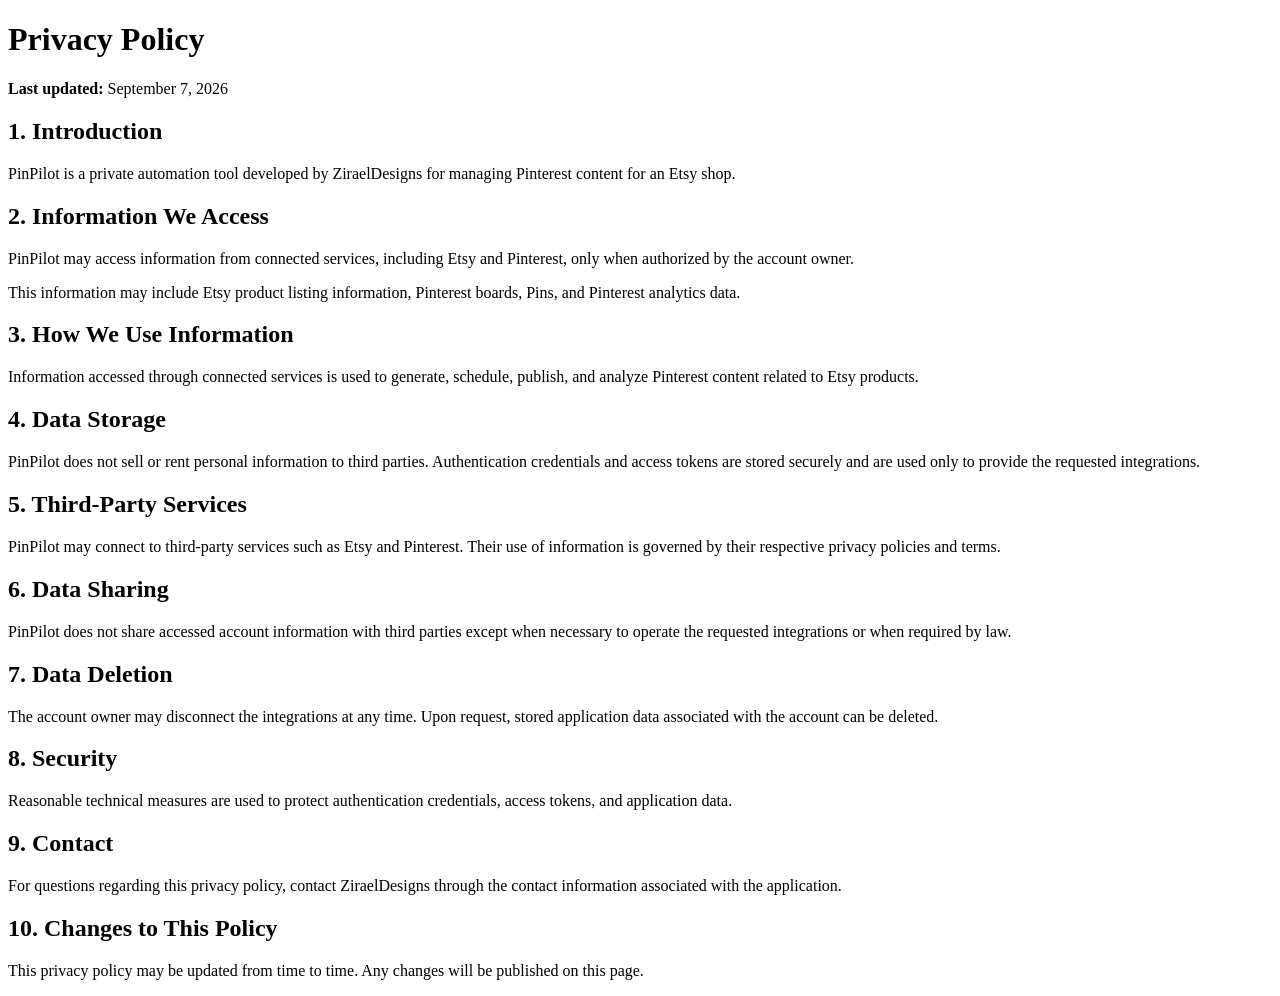
==== privacy-policy.html @ 5dba6918 "Create privacy-policy.html" ====
<!DOCTYPE html>
<html lang="en">
<head>
    <meta charset="UTF-8">
    <meta name="viewport" content="width=device-width, initial-scale=1.0">
    <title>PinPilot Privacy Policy</title>
</head>
<body>
    <h1>Privacy Policy</h1>

    <p><strong>Last updated:</strong> September 7, 2026</p>

    <h2>1. Introduction</h2>
    <p>
        PinPilot is a private automation tool developed by ZiraelDesigns
        for managing Pinterest content for an Etsy shop.
    </p>

    <h2>2. Information We Access</h2>
    <p>
        PinPilot may access information from connected services, including
        Etsy and Pinterest, only when authorized by the account owner.
    </p>

    <p>
        This information may include Etsy product listing information,
        Pinterest boards, Pins, and Pinterest analytics data.
    </p>

    <h2>3. How We Use Information</h2>
    <p>
        Information accessed through connected services is used to generate,
        schedule, publish, and analyze Pinterest content related to Etsy
        products.
    </p>

    <h2>4. Data Storage</h2>
    <p>
        PinPilot does not sell or rent personal information to third parties.
        Authentication credentials and access tokens are stored securely and
        are used only to provide the requested integrations.
    </p>

    <h2>5. Third-Party Services</h2>
    <p>
        PinPilot may connect to third-party services such as Etsy and Pinterest.
        Their use of information is governed by their respective privacy
        policies and terms.
    </p>

    <h2>6. Data Sharing</h2>
    <p>
        PinPilot does not share accessed account information with third parties
        except when necessary to operate the requested integrations or when
        required by law.
    </p>

    <h2>7. Data Deletion</h2>
    <p>
        The account owner may disconnect the integrations at any time.
        Upon request, stored application data associated with the account can
        be deleted.
    </p>

    <h2>8. Security</h2>
    <p>
        Reasonable technical measures are used to protect authentication
        credentials, access tokens, and application data.
    </p>

    <h2>9. Contact</h2>
    <p>
        For questions regarding this privacy policy, contact ZiraelDesigns
        through the contact information associated with the application.
    </p>

    <h2>10. Changes to This Policy</h2>
    <p>
        This privacy policy may be updated from time to time. Any changes will
        be published on this page.
    </p>
</body>
</html>
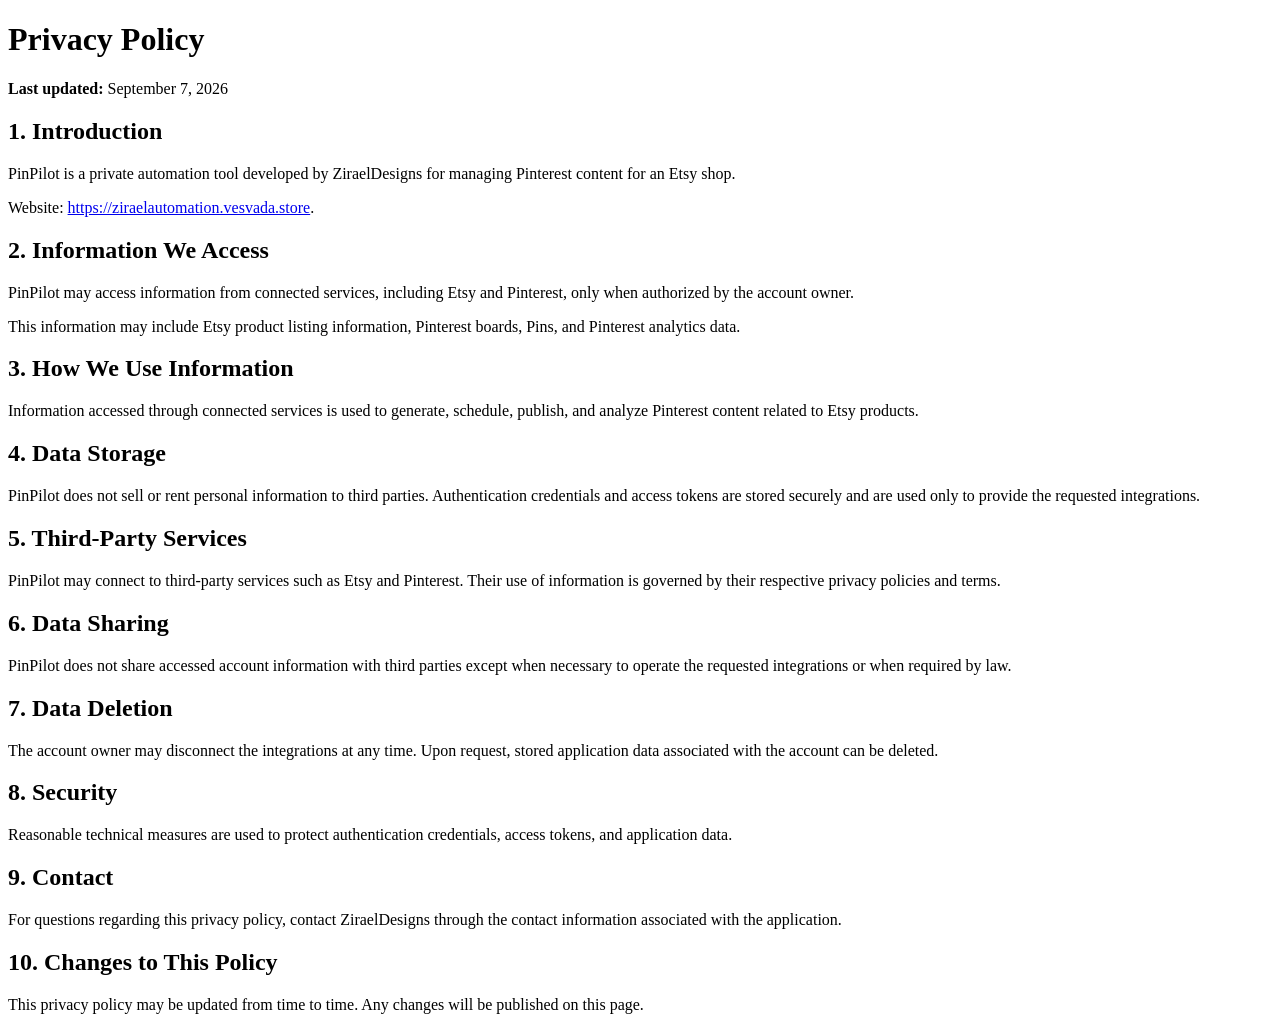
==== commit 90a22f52: "Serve privacy policy from production app" ====
--- a/privacy-policy.html
+++ b/privacy-policy.html
@@ -3,6 +3,7 @@
 <head>
     <meta charset="UTF-8">
     <meta name="viewport" content="width=device-width, initial-scale=1.0">
+    <link rel="canonical" href="https://ziraelautomation.vesvada.store/privacy-policy.html">
     <title>PinPilot Privacy Policy</title>
 </head>
 <body>
@@ -14,6 +15,9 @@
     <p>
         PinPilot is a private automation tool developed by ZiraelDesigns
         for managing Pinterest content for an Etsy shop.
+    </p>
+    <p>
+        Website: <a href="https://ziraelautomation.vesvada.store">https://ziraelautomation.vesvada.store</a>.
     </p>
 
     <h2>2. Information We Access</h2>
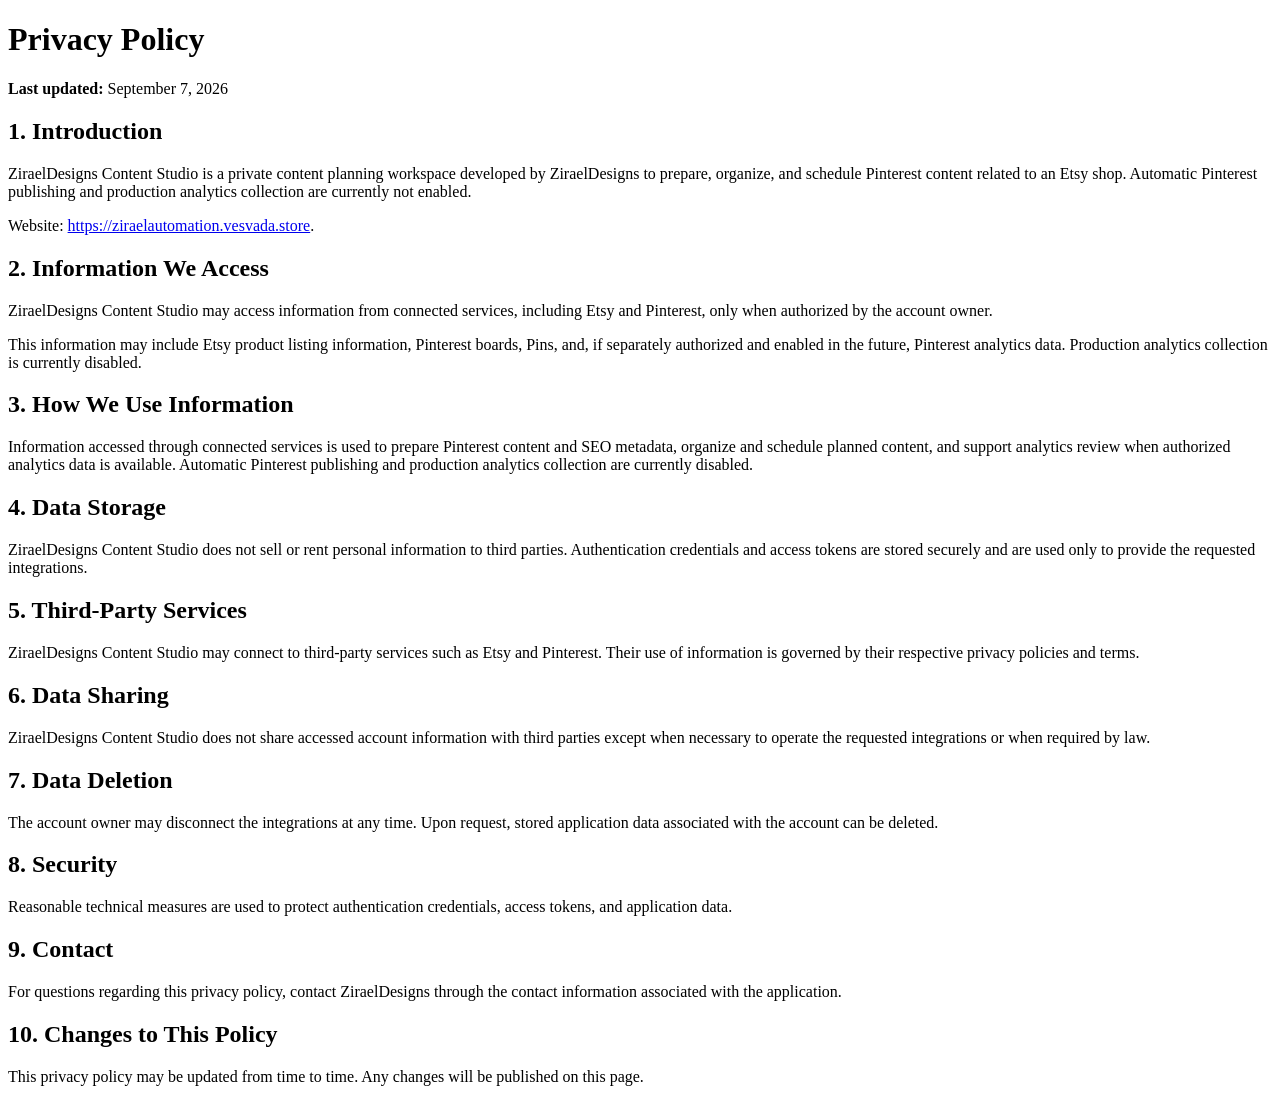
==== commit 1acb9256: "Update public branding to ZiraelDesigns Content Studio" ====
--- a/privacy-policy.html
+++ b/privacy-policy.html
@@ -4,7 +4,16 @@
     <meta charset="UTF-8">
     <meta name="viewport" content="width=device-width, initial-scale=1.0">
     <link rel="canonical" href="https://ziraelautomation.vesvada.store/privacy-policy.html">
-    <title>PinPilot Privacy Policy</title>
+    <meta name="description" content="Privacy Policy for ZiraelDesigns Content Studio, developed and operated by ZiraelDesigns.">
+    <meta property="og:type" content="website">
+    <meta property="og:site_name" content="ZiraelDesigns Content Studio">
+    <meta property="og:url" content="https://ziraelautomation.vesvada.store/privacy-policy.html">
+    <meta property="og:title" content="Privacy Policy | ZiraelDesigns Content Studio">
+    <meta property="og:description" content="Learn how ZiraelDesigns Content Studio handles information from connected services.">
+    <meta name="twitter:card" content="summary">
+    <meta name="twitter:title" content="Privacy Policy | ZiraelDesigns Content Studio">
+    <meta name="twitter:description" content="Learn how ZiraelDesigns Content Studio handles information from connected services.">
+    <title>Privacy Policy | ZiraelDesigns Content Studio</title>
 </head>
 <body>
     <h1>Privacy Policy</h1>
@@ -13,8 +22,10 @@
 
     <h2>1. Introduction</h2>
     <p>
-        PinPilot is a private automation tool developed by ZiraelDesigns
-        for managing Pinterest content for an Etsy shop.
+        ZiraelDesigns Content Studio is a private content planning workspace
+        developed by ZiraelDesigns to prepare, organize, and schedule Pinterest
+        content related to an Etsy shop. Automatic Pinterest publishing and
+        production analytics collection are currently not enabled.
     </p>
     <p>
         Website: <a href="https://ziraelautomation.vesvada.store">https://ziraelautomation.vesvada.store</a>.
@@ -22,39 +33,43 @@
 
     <h2>2. Information We Access</h2>
     <p>
-        PinPilot may access information from connected services, including
+        ZiraelDesigns Content Studio may access information from connected services, including
         Etsy and Pinterest, only when authorized by the account owner.
     </p>
 
     <p>
         This information may include Etsy product listing information,
-        Pinterest boards, Pins, and Pinterest analytics data.
+        Pinterest boards, Pins, and, if separately authorized and enabled in
+        the future, Pinterest analytics data. Production analytics collection
+        is currently disabled.
     </p>
 
     <h2>3. How We Use Information</h2>
     <p>
-        Information accessed through connected services is used to generate,
-        schedule, publish, and analyze Pinterest content related to Etsy
-        products.
+        Information accessed through connected services is used to prepare
+        Pinterest content and SEO metadata, organize and schedule planned
+        content, and support analytics review when authorized analytics data
+        is available. Automatic Pinterest publishing and production analytics
+        collection are currently disabled.
     </p>
 
     <h2>4. Data Storage</h2>
     <p>
-        PinPilot does not sell or rent personal information to third parties.
+        ZiraelDesigns Content Studio does not sell or rent personal information to third parties.
         Authentication credentials and access tokens are stored securely and
         are used only to provide the requested integrations.
     </p>
 
     <h2>5. Third-Party Services</h2>
     <p>
-        PinPilot may connect to third-party services such as Etsy and Pinterest.
+        ZiraelDesigns Content Studio may connect to third-party services such as Etsy and Pinterest.
         Their use of information is governed by their respective privacy
         policies and terms.
     </p>
 
     <h2>6. Data Sharing</h2>
     <p>
-        PinPilot does not share accessed account information with third parties
+        ZiraelDesigns Content Studio does not share accessed account information with third parties
         except when necessary to operate the requested integrations or when
         required by law.
     </p>
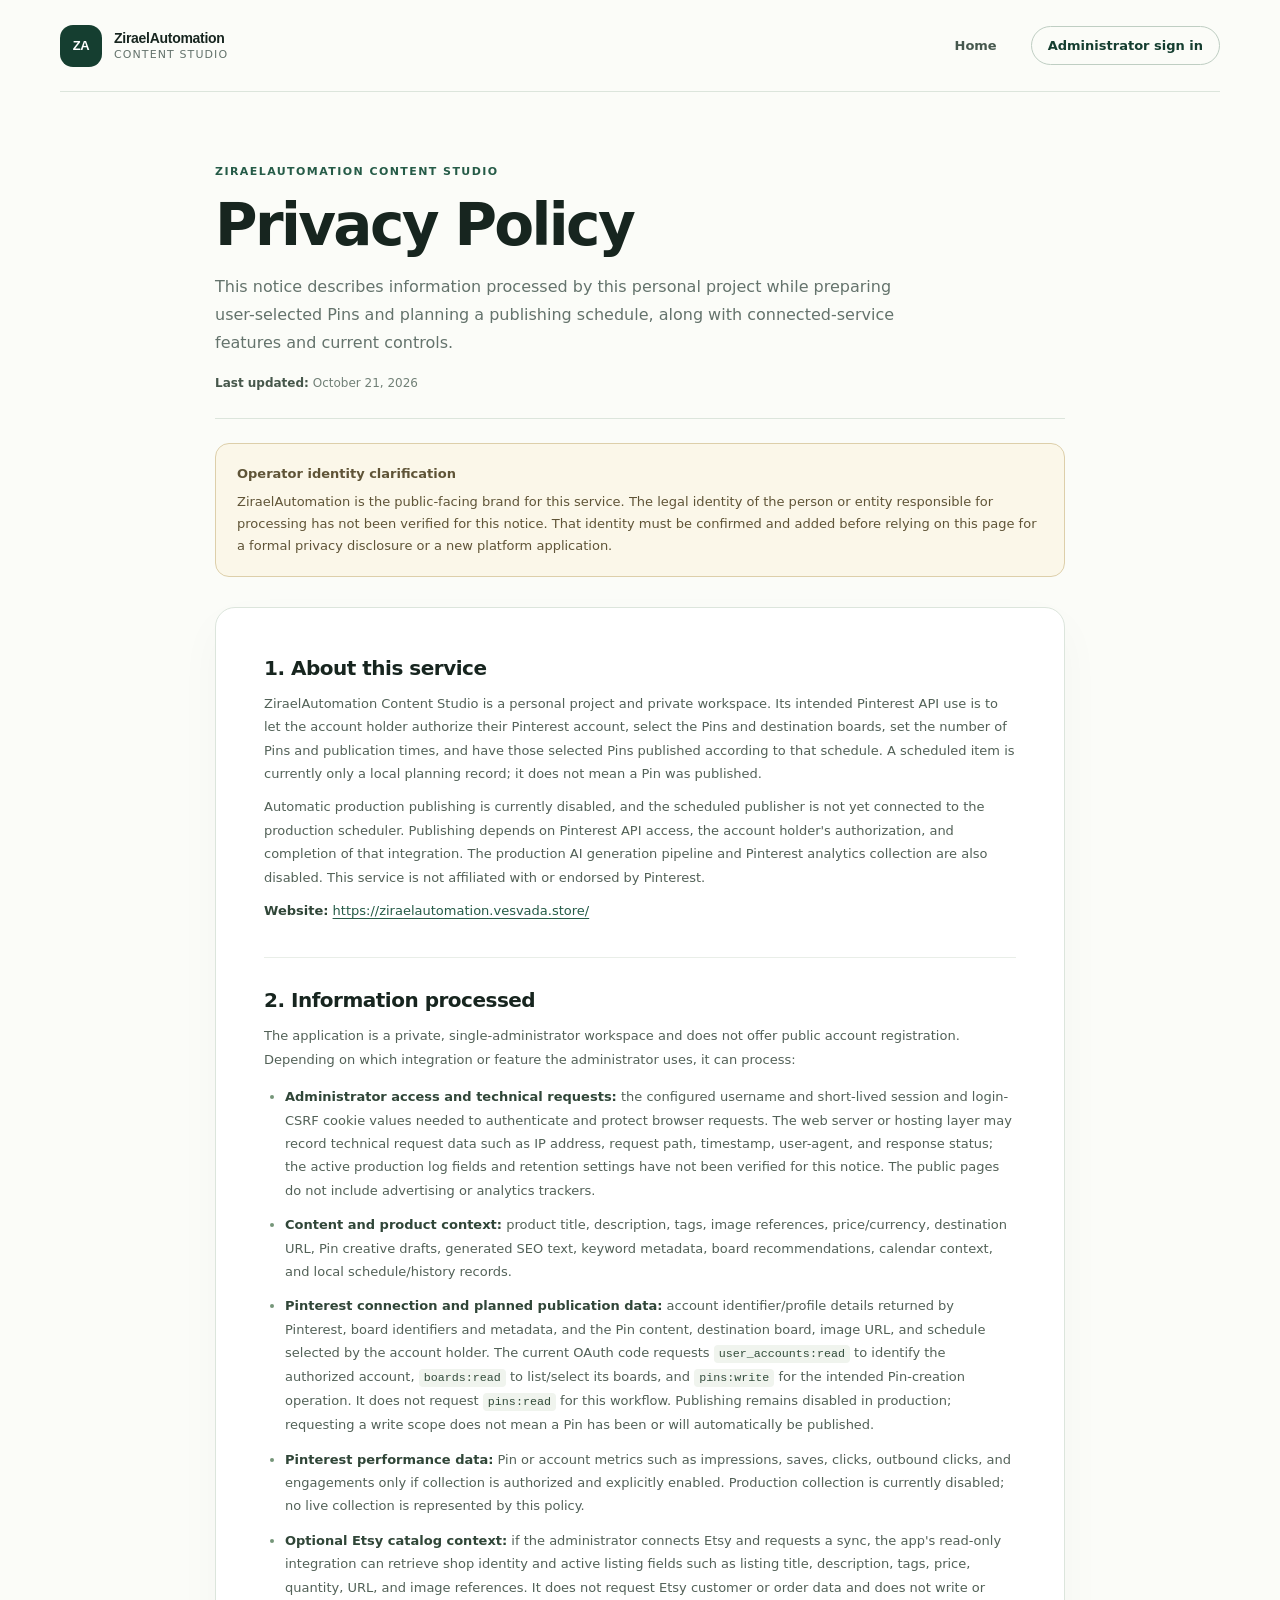
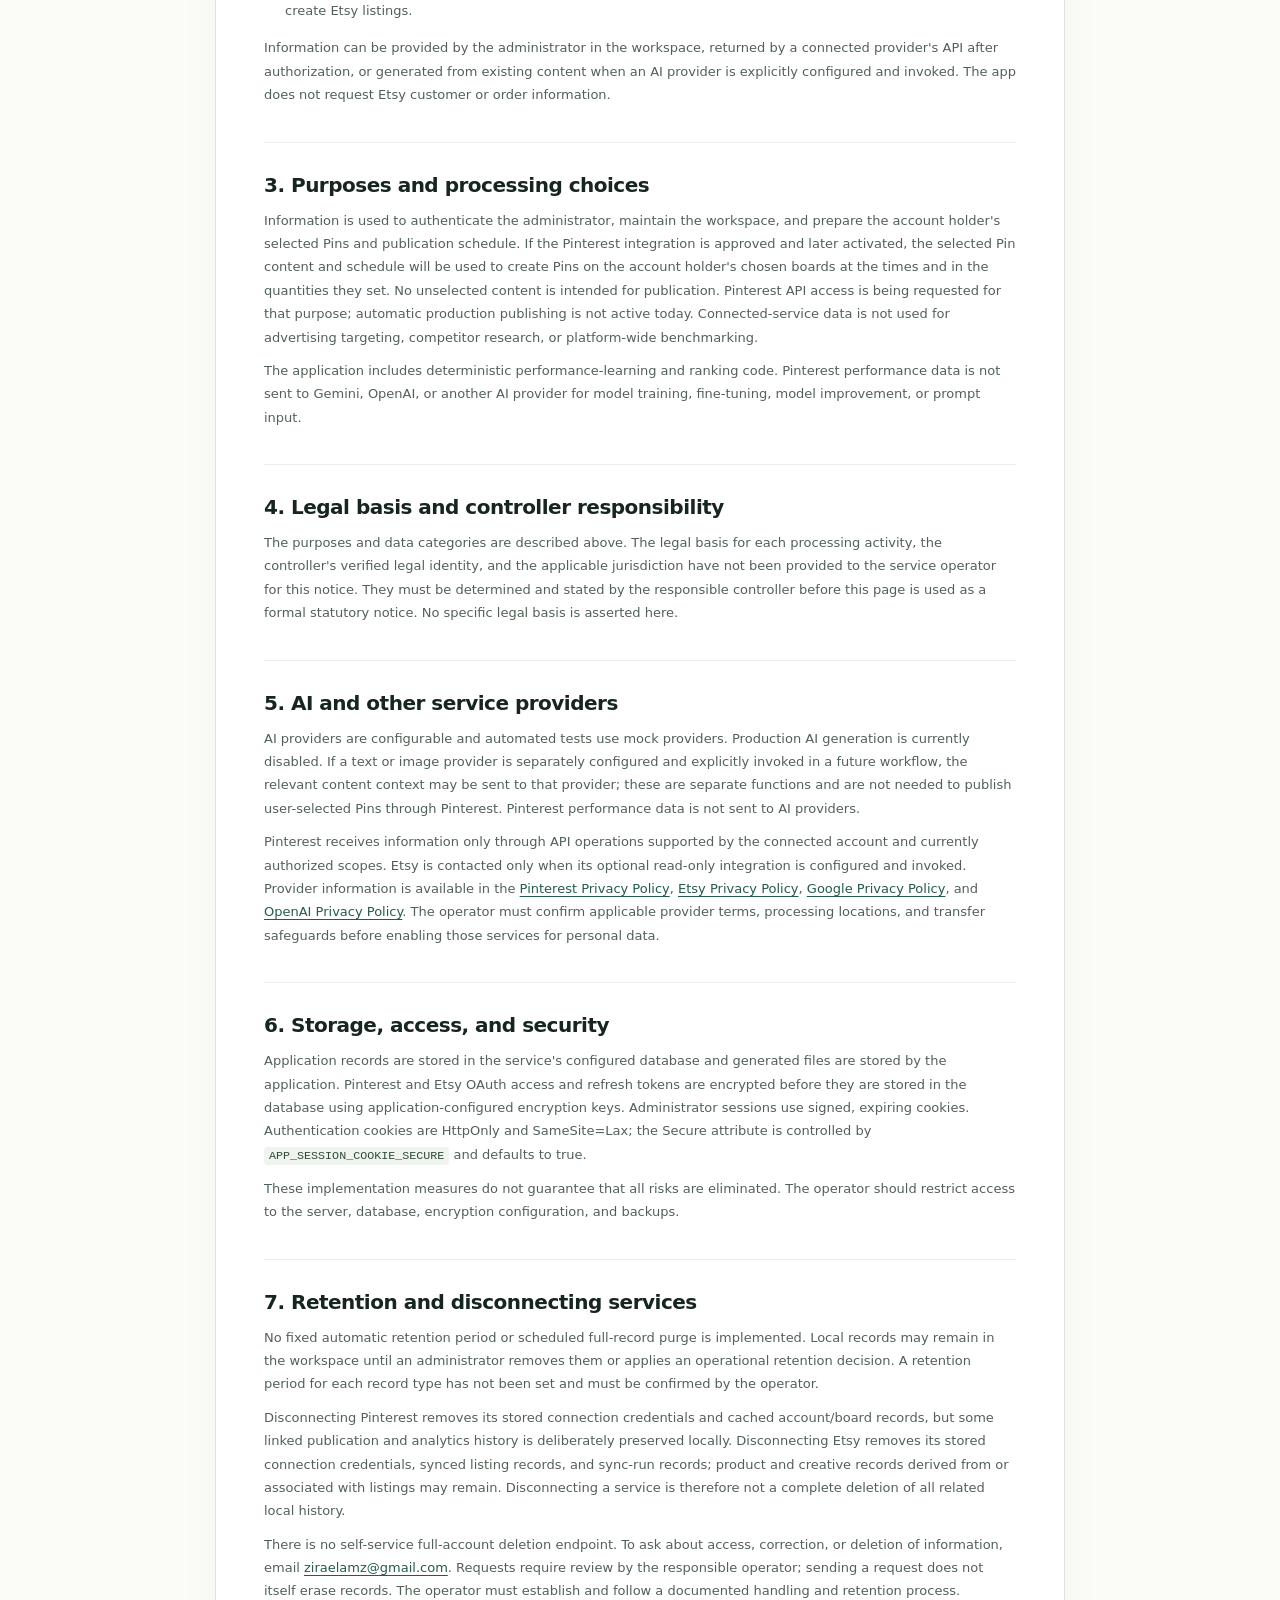
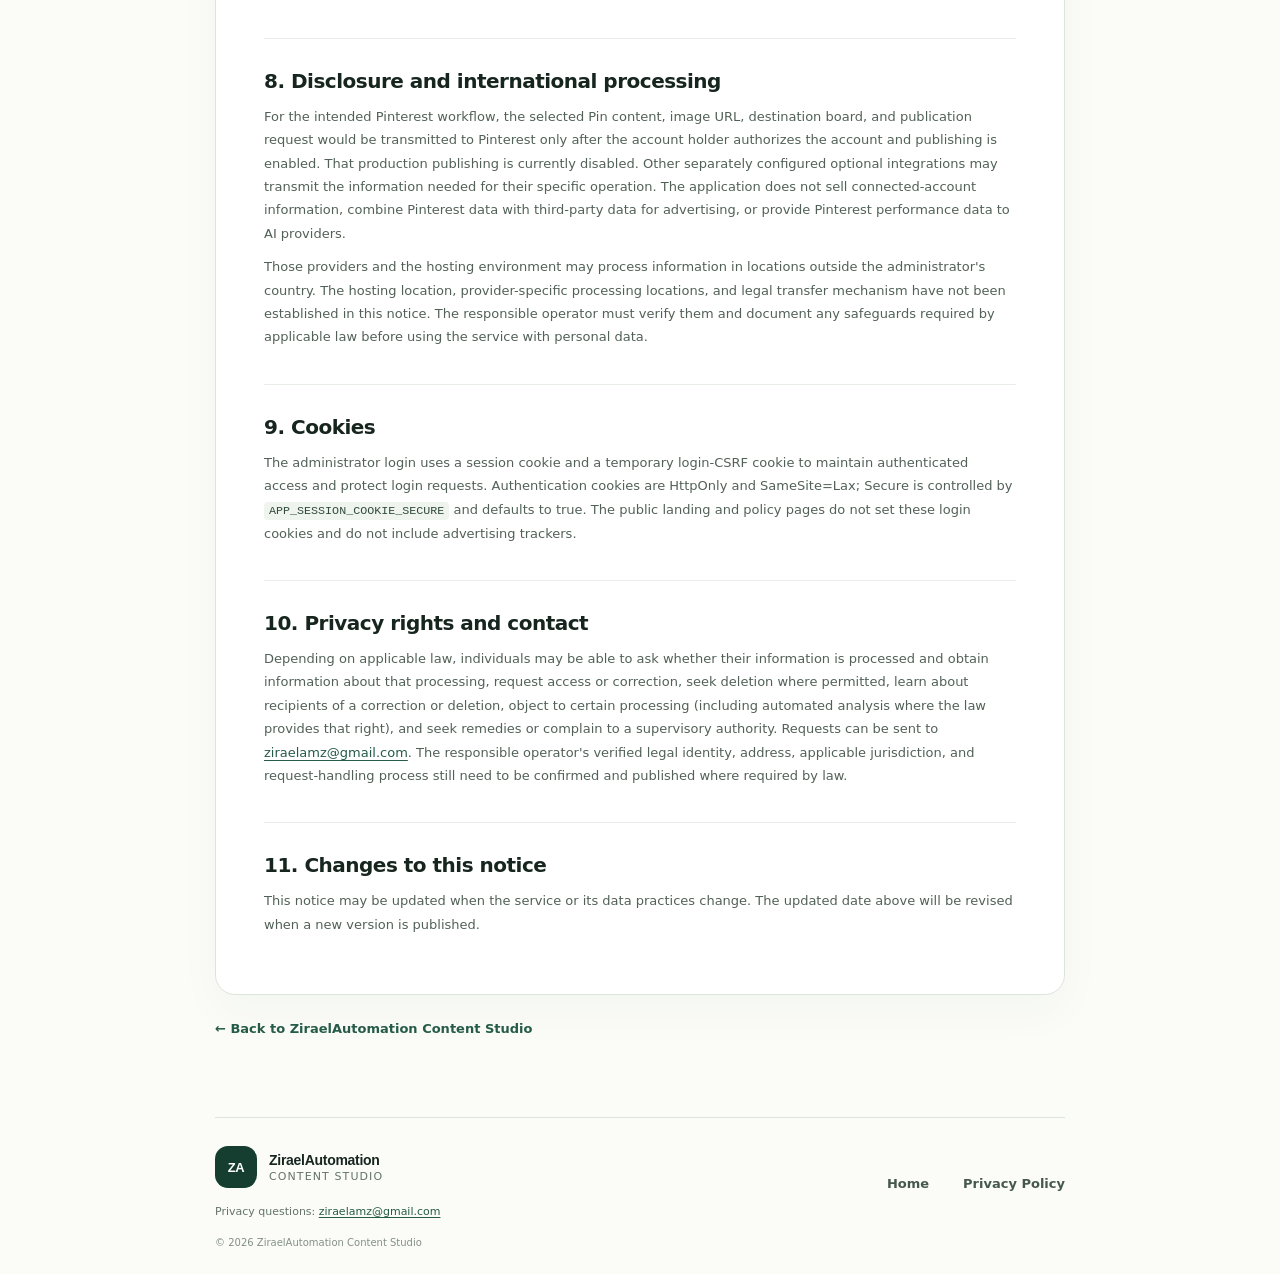
==== commit 897d106e: "Align Pinterest purpose, privacy, and OAuth scopes" ====
--- a/privacy-policy.html
+++ b/privacy-policy.html
@@ -1,102 +1,124 @@
-<!DOCTYPE html>
+<!doctype html>
 <html lang="en">
 <head>
-    <meta charset="UTF-8">
-    <meta name="viewport" content="width=device-width, initial-scale=1.0">
-    <link rel="canonical" href="https://ziraelautomation.vesvada.store/privacy-policy.html">
-    <meta name="description" content="Privacy Policy for ZiraelDesigns Content Studio, developed and operated by ZiraelDesigns.">
-    <meta property="og:type" content="website">
-    <meta property="og:site_name" content="ZiraelDesigns Content Studio">
-    <meta property="og:url" content="https://ziraelautomation.vesvada.store/privacy-policy.html">
-    <meta property="og:title" content="Privacy Policy | ZiraelDesigns Content Studio">
-    <meta property="og:description" content="Learn how ZiraelDesigns Content Studio handles information from connected services.">
-    <meta name="twitter:card" content="summary">
-    <meta name="twitter:title" content="Privacy Policy | ZiraelDesigns Content Studio">
-    <meta name="twitter:description" content="Learn how ZiraelDesigns Content Studio handles information from connected services.">
-    <title>Privacy Policy | ZiraelDesigns Content Studio</title>
+  <meta charset="utf-8">
+  <meta name="viewport" content="width=device-width, initial-scale=1">
+  <meta name="theme-color" content="#f7f8f5">
+  <link rel="canonical" href="https://ziraelautomation.vesvada.store/privacy-policy.html">
+  <meta name="description" content="Privacy information for ZiraelAutomation Content Studio, a personal project for preparing and scheduling user-selected Pinterest Pins.">
+  <meta property="og:type" content="website">
+  <meta property="og:site_name" content="ZiraelAutomation Content Studio">
+  <meta property="og:url" content="https://ziraelautomation.vesvada.store/privacy-policy.html">
+  <meta property="og:title" content="Privacy Policy | ZiraelAutomation Content Studio">
+  <meta property="og:description" content="Learn what information ZiraelAutomation Content Studio processes and how connected services are used.">
+  <meta name="twitter:card" content="summary">
+  <meta name="twitter:title" content="Privacy Policy | ZiraelAutomation Content Studio">
+  <meta name="twitter:description" content="Learn what information ZiraelAutomation Content Studio processes and how connected services are used.">
+  <title>Privacy Policy | ZiraelAutomation Content Studio</title>
+  <link rel="stylesheet" href="/static/public-info.css">
 </head>
-<body>
-    <h1>Privacy Policy</h1>
+<body class="policy-page">
+  <header class="site-header">
+    <a class="wordmark" href="/" aria-label="ZiraelAutomation Content Studio home">
+      <span class="wordmark-mark" aria-hidden="true">ZA</span>
+      <span><strong>ZiraelAutomation</strong><small>Content Studio</small></span>
+    </a>
+    <nav aria-label="Main navigation"><a href="/">Home</a><a class="nav-login" href="/auth/login">Administrator sign in</a></nav>
+  </header>
 
-    <p><strong>Last updated:</strong> September 7, 2026</p>
+  <main class="policy-main">
+    <div class="policy-heading">
+      <p class="eyebrow">ZiraelAutomation Content Studio</p>
+      <h1>Privacy Policy</h1>
+      <p class="policy-intro">This notice describes information processed by this personal project while preparing user-selected Pins and planning a publishing schedule, along with connected-service features and current controls.</p>
+      <p class="updated"><strong>Last updated:</strong> October 21, 2026</p>
+    </div>
 
-    <h2>1. Introduction</h2>
-    <p>
-        ZiraelDesigns Content Studio is a private content planning workspace
-        developed by ZiraelDesigns to prepare, organize, and schedule Pinterest
-        content related to an Etsy shop. Automatic Pinterest publishing and
-        production analytics collection are currently not enabled.
-    </p>
-    <p>
-        Website: <a href="https://ziraelautomation.vesvada.store">https://ziraelautomation.vesvada.store</a>.
-    </p>
+    <aside class="policy-notice" aria-labelledby="identity-notice-title">
+      <strong id="identity-notice-title">Operator identity clarification</strong>
+      <p>ZiraelAutomation is the public-facing brand for this service. The legal identity of the person or entity responsible for processing has not been verified for this notice. That identity must be confirmed and added before relying on this page for a formal privacy disclosure or a new platform application.</p>
+    </aside>
 
-    <h2>2. Information We Access</h2>
-    <p>
-        ZiraelDesigns Content Studio may access information from connected services, including
-        Etsy and Pinterest, only when authorized by the account owner.
-    </p>
+    <article class="policy-content">
+      <section>
+        <h2>1. About this service</h2>
+        <p>ZiraelAutomation Content Studio is a personal project and private workspace. Its intended Pinterest API use is to let the account holder authorize their Pinterest account, select the Pins and destination boards, set the number of Pins and publication times, and have those selected Pins published according to that schedule. A scheduled item is currently only a local planning record; it does not mean a Pin was published.</p>
+        <p>Automatic production publishing is currently disabled, and the scheduled publisher is not yet connected to the production scheduler. Publishing depends on Pinterest API access, the account holder's authorization, and completion of that integration. The production AI generation pipeline and Pinterest analytics collection are also disabled. This service is not affiliated with or endorsed by Pinterest.</p>
+        <p><strong>Website:</strong> <a href="https://ziraelautomation.vesvada.store/">https://ziraelautomation.vesvada.store/</a></p>
+      </section>
 
-    <p>
-        This information may include Etsy product listing information,
-        Pinterest boards, Pins, and, if separately authorized and enabled in
-        the future, Pinterest analytics data. Production analytics collection
-        is currently disabled.
-    </p>
+      <section>
+        <h2>2. Information processed</h2>
+        <p>The application is a private, single-administrator workspace and does not offer public account registration. Depending on which integration or feature the administrator uses, it can process:</p>
+        <ul>
+          <li><strong>Administrator access and technical requests:</strong> the configured username and short-lived session and login-CSRF cookie values needed to authenticate and protect browser requests. The web server or hosting layer may record technical request data such as IP address, request path, timestamp, user-agent, and response status; the active production log fields and retention settings have not been verified for this notice. The public pages do not include advertising or analytics trackers.</li>
+          <li><strong>Content and product context:</strong> product title, description, tags, image references, price/currency, destination URL, Pin creative drafts, generated SEO text, keyword metadata, board recommendations, calendar context, and local schedule/history records.</li>
+          <li><strong>Pinterest connection and planned publication data:</strong> account identifier/profile details returned by Pinterest, board identifiers and metadata, and the Pin content, destination board, image URL, and schedule selected by the account holder. The current OAuth code requests <code>user_accounts:read</code> to identify the authorized account, <code>boards:read</code> to list/select its boards, and <code>pins:write</code> for the intended Pin-creation operation. It does not request <code>pins:read</code> for this workflow. Publishing remains disabled in production; requesting a write scope does not mean a Pin has been or will automatically be published.</li>
+          <li><strong>Pinterest performance data:</strong> Pin or account metrics such as impressions, saves, clicks, outbound clicks, and engagements only if collection is authorized and explicitly enabled. Production collection is currently disabled; no live collection is represented by this policy.</li>
+          <li><strong>Optional Etsy catalog context:</strong> if the administrator connects Etsy and requests a sync, the app's read-only integration can retrieve shop identity and active listing fields such as listing title, description, tags, price, quantity, URL, and image references. It does not request Etsy customer or order data and does not write or create Etsy listings.</li>
+        </ul>
+        <p>Information can be provided by the administrator in the workspace, returned by a connected provider's API after authorization, or generated from existing content when an AI provider is explicitly configured and invoked. The app does not request Etsy customer or order information.</p>
+      </section>
 
-    <h2>3. How We Use Information</h2>
-    <p>
-        Information accessed through connected services is used to prepare
-        Pinterest content and SEO metadata, organize and schedule planned
-        content, and support analytics review when authorized analytics data
-        is available. Automatic Pinterest publishing and production analytics
-        collection are currently disabled.
-    </p>
+      <section>
+        <h2>3. Purposes and processing choices</h2>
+        <p>Information is used to authenticate the administrator, maintain the workspace, and prepare the account holder's selected Pins and publication schedule. If the Pinterest integration is approved and later activated, the selected Pin content and schedule will be used to create Pins on the account holder's chosen boards at the times and in the quantities they set. No unselected content is intended for publication. Pinterest API access is being requested for that purpose; automatic production publishing is not active today. Connected-service data is not used for advertising targeting, competitor research, or platform-wide benchmarking.</p>
+        <p>The application includes deterministic performance-learning and ranking code. Pinterest performance data is not sent to Gemini, OpenAI, or another AI provider for model training, fine-tuning, model improvement, or prompt input.</p>
+      </section>
 
-    <h2>4. Data Storage</h2>
-    <p>
-        ZiraelDesigns Content Studio does not sell or rent personal information to third parties.
-        Authentication credentials and access tokens are stored securely and
-        are used only to provide the requested integrations.
-    </p>
+      <section>
+        <h2>4. Legal basis and controller responsibility</h2>
+        <p>The purposes and data categories are described above. The legal basis for each processing activity, the controller's verified legal identity, and the applicable jurisdiction have not been provided to the service operator for this notice. They must be determined and stated by the responsible controller before this page is used as a formal statutory notice. No specific legal basis is asserted here.</p>
+      </section>
 
-    <h2>5. Third-Party Services</h2>
-    <p>
-        ZiraelDesigns Content Studio may connect to third-party services such as Etsy and Pinterest.
-        Their use of information is governed by their respective privacy
-        policies and terms.
-    </p>
+      <section>
+        <h2>5. AI and other service providers</h2>
+        <p>AI providers are configurable and automated tests use mock providers. Production AI generation is currently disabled. If a text or image provider is separately configured and explicitly invoked in a future workflow, the relevant content context may be sent to that provider; these are separate functions and are not needed to publish user-selected Pins through Pinterest. Pinterest performance data is not sent to AI providers.</p>
+        <p>Pinterest receives information only through API operations supported by the connected account and currently authorized scopes. Etsy is contacted only when its optional read-only integration is configured and invoked. Provider information is available in the <a href="https://policy.pinterest.com/en/privacy-policy" rel="noopener noreferrer">Pinterest Privacy Policy</a>, <a href="https://www.etsy.com/legal/privacy" rel="noopener noreferrer">Etsy Privacy Policy</a>, <a href="https://policies.google.com/privacy" rel="noopener noreferrer">Google Privacy Policy</a>, and <a href="https://openai.com/policies/privacy-policy/" rel="noopener noreferrer">OpenAI Privacy Policy</a>. The operator must confirm applicable provider terms, processing locations, and transfer safeguards before enabling those services for personal data.</p>
+      </section>
 
-    <h2>6. Data Sharing</h2>
-    <p>
-        ZiraelDesigns Content Studio does not share accessed account information with third parties
-        except when necessary to operate the requested integrations or when
-        required by law.
-    </p>
+      <section>
+        <h2>6. Storage, access, and security</h2>
+        <p>Application records are stored in the service's configured database and generated files are stored by the application. Pinterest and Etsy OAuth access and refresh tokens are encrypted before they are stored in the database using application-configured encryption keys. Administrator sessions use signed, expiring cookies. Authentication cookies are HttpOnly and SameSite=Lax; the Secure attribute is controlled by <code>APP_SESSION_COOKIE_SECURE</code> and defaults to true.</p>
+        <p>These implementation measures do not guarantee that all risks are eliminated. The operator should restrict access to the server, database, encryption configuration, and backups.</p>
+      </section>
 
-    <h2>7. Data Deletion</h2>
-    <p>
-        The account owner may disconnect the integrations at any time.
-        Upon request, stored application data associated with the account can
-        be deleted.
-    </p>
+      <section>
+        <h2>7. Retention and disconnecting services</h2>
+        <p>No fixed automatic retention period or scheduled full-record purge is implemented. Local records may remain in the workspace until an administrator removes them or applies an operational retention decision. A retention period for each record type has not been set and must be confirmed by the operator.</p>
+        <p>Disconnecting Pinterest removes its stored connection credentials and cached account/board records, but some linked publication and analytics history is deliberately preserved locally. Disconnecting Etsy removes its stored connection credentials, synced listing records, and sync-run records; product and creative records derived from or associated with listings may remain. Disconnecting a service is therefore not a complete deletion of all related local history.</p>
+        <p>There is no self-service full-account deletion endpoint. To ask about access, correction, or deletion of information, email <a href="mailto:ziraelamz@gmail.com">ziraelamz@gmail.com</a>. Requests require review by the responsible operator; sending a request does not itself erase records. The operator must establish and follow a documented handling and retention process.</p>
+      </section>
 
-    <h2>8. Security</h2>
-    <p>
-        Reasonable technical measures are used to protect authentication
-        credentials, access tokens, and application data.
-    </p>
+      <section>
+        <h2>8. Disclosure and international processing</h2>
+        <p>For the intended Pinterest workflow, the selected Pin content, image URL, destination board, and publication request would be transmitted to Pinterest only after the account holder authorizes the account and publishing is enabled. That production publishing is currently disabled. Other separately configured optional integrations may transmit the information needed for their specific operation. The application does not sell connected-account information, combine Pinterest data with third-party data for advertising, or provide Pinterest performance data to AI providers.</p>
+        <p>Those providers and the hosting environment may process information in locations outside the administrator's country. The hosting location, provider-specific processing locations, and legal transfer mechanism have not been established in this notice. The responsible operator must verify them and document any safeguards required by applicable law before using the service with personal data.</p>
+      </section>
 
-    <h2>9. Contact</h2>
-    <p>
-        For questions regarding this privacy policy, contact ZiraelDesigns
-        through the contact information associated with the application.
-    </p>
+      <section>
+        <h2>9. Cookies</h2>
+        <p>The administrator login uses a session cookie and a temporary login-CSRF cookie to maintain authenticated access and protect login requests. Authentication cookies are HttpOnly and SameSite=Lax; Secure is controlled by <code>APP_SESSION_COOKIE_SECURE</code> and defaults to true. The public landing and policy pages do not set these login cookies and do not include advertising trackers.</p>
+      </section>
 
-    <h2>10. Changes to This Policy</h2>
-    <p>
-        This privacy policy may be updated from time to time. Any changes will
-        be published on this page.
-    </p>
+      <section>
+        <h2>10. Privacy rights and contact</h2>
+        <p>Depending on applicable law, individuals may be able to ask whether their information is processed and obtain information about that processing, request access or correction, seek deletion where permitted, learn about recipients of a correction or deletion, object to certain processing (including automated analysis where the law provides that right), and seek remedies or complain to a supervisory authority. Requests can be sent to <a href="mailto:ziraelamz@gmail.com">ziraelamz@gmail.com</a>. The responsible operator's verified legal identity, address, applicable jurisdiction, and request-handling process still need to be confirmed and published where required by law.</p>
+      </section>
+
+      <section>
+        <h2>11. Changes to this notice</h2>
+        <p>This notice may be updated when the service or its data practices change. The updated date above will be revised when a new version is published.</p>
+      </section>
+    </article>
+
+    <div class="policy-back"><a class="text-link" href="/">← Back to ZiraelAutomation Content Studio</a></div>
+  </main>
+  <footer class="site-footer policy-footer">
+    <a class="wordmark footer-wordmark" href="/" aria-label="ZiraelAutomation Content Studio home"><span class="wordmark-mark" aria-hidden="true">ZA</span><span><strong>ZiraelAutomation</strong><small>Content Studio</small></span></a>
+    <p>Privacy questions: <a href="mailto:ziraelamz@gmail.com">ziraelamz@gmail.com</a></p>
+    <nav aria-label="Footer navigation"><a href="/">Home</a><a href="/privacy-policy.html">Privacy Policy</a></nav>
+    <small class="copyright">© 2026 ZiraelAutomation Content Studio</small>
+  </footer>
 </body>
 </html>
--- a/static/public-info.css
+++ b/static/public-info.css
@@ -0,0 +1,108 @@
+:root {
+  color-scheme: light;
+  --ink: #17251f;
+  --muted: #64736c;
+  --green: #255b47;
+  --green-deep: #153e30;
+  --mint: #eaf2ec;
+  --line: #dce5dc;
+  --paper: #fbfcf8;
+  --white: #fff;
+  font-family: "Segoe UI", system-ui, -apple-system, BlinkMacSystemFont, sans-serif;
+  color: var(--ink);
+  background: var(--paper);
+  font-synthesis: none;
+  text-rendering: optimizeLegibility;
+}
+
+* { box-sizing: border-box; }
+html { min-width: 320px; scroll-behavior: smooth; }
+body { min-width: 320px; margin: 0; background: var(--paper); }
+a { color: var(--green); text-underline-offset: .2em; }
+a:hover { color: #173f30; }
+a:focus-visible { outline: 3px solid #9bc5a8; outline-offset: 4px; border-radius: 3px; }
+.site-header, .site-footer { width: min(1160px, calc(100% - 56px)); margin: 0 auto; }
+.site-header { min-height: 92px; display: flex; justify-content: space-between; align-items: center; gap: 2rem; border-bottom: 1px solid var(--line); }
+.wordmark { display: inline-flex; align-items: center; gap: 12px; color: var(--ink); text-decoration: none; }
+.wordmark-mark { display: grid; width: 42px; height: 42px; place-items: center; border-radius: 13px; color: #fff; background: var(--green-deep); font: 800 13px "Segoe UI", sans-serif; letter-spacing: -.04em; }
+.wordmark strong, .wordmark small { display: block; }
+.wordmark strong { font: 800 14px "Segoe UI", sans-serif; letter-spacing: -.02em; }
+.wordmark small { margin-top: 2px; color: var(--muted); font-size: 11px; letter-spacing: .1em; text-transform: uppercase; }
+.site-header nav, .site-footer nav { display: flex; align-items: center; gap: clamp(16px, 3vw, 34px); }
+.site-header nav a, .site-footer nav a { color: #46584e; font-size: 13px; font-weight: 600; text-decoration: none; }
+.site-header nav a:hover, .site-footer nav a:hover { color: var(--green); text-decoration: underline; }
+.site-header nav .nav-login { padding: 11px 16px; border: 1px solid #bfcec3; border-radius: 999px; color: var(--green-deep); }
+main:not(.policy-main) { width: min(1160px, calc(100% - 56px)); margin: 0 auto; }
+.hero { min-height: 535px; display: grid; grid-template-columns: 1fr .92fr; align-items: center; gap: 2rem; padding: 65px 0 72px; }
+.hero-copy { max-width: 590px; }
+.eyebrow { display: flex; align-items: center; gap: 9px; margin: 0 0 18px; color: var(--green); font-size: 11px; font-weight: 700; letter-spacing: .13em; line-height: 1.5; text-transform: uppercase; }
+.status-dot { width: 7px; height: 7px; border-radius: 50%; background: #76a386; box-shadow: 0 0 0 4px #e6f0e7; }
+h1, h2, h3 { margin-top: 0; font-family: "Segoe UI", system-ui, sans-serif; letter-spacing: -.045em; }
+.hero h1 { max-width: 600px; margin-bottom: 20px; font-size: clamp(44px, 6.4vw, 76px); font-weight: 600; line-height: 1.04; }
+.hero-lede { max-width: 550px; margin: 0; color: #59685f; font-size: clamp(16px, 1.8vw, 19px); line-height: 1.7; }
+.hero-lede strong { color: var(--ink); font-weight: 700; }
+.hero-actions { display: flex; flex-wrap: wrap; gap: 12px; margin-top: 29px; }
+.button { min-height: 46px; display: inline-flex; justify-content: center; align-items: center; gap: 12px; padding: 0 18px; border: 1px solid transparent; border-radius: 999px; font-size: 13px; font-weight: 700; text-decoration: none; transition: transform .18s ease, background-color .18s ease; }
+.button:hover { transform: translateY(-1px); }
+.button-primary { color: #fff; background: var(--green-deep); }
+.button-primary:hover { color: #fff; background: #245741; }
+.button-secondary { border-color: var(--line); color: var(--ink); background: #fff; }
+.button-secondary:hover { color: var(--green-deep); background: var(--mint); }
+.hero-caption { max-width: 520px; margin: 24px 0 0; color: #77847c; font-size: 12px; line-height: 1.6; }
+.hero-art { position: relative; min-height: 360px; display: grid; place-items: center; overflow: hidden; border: 1px solid #dce8dc; border-radius: 32px; background: radial-gradient(ellipse at 53% 46%, #fff 0 23%, transparent 24%), linear-gradient(145deg, #e9f1e9, #f5f2e9 70%, #eceee2); }
+.hero-art::before { position: absolute; inset: 0; background-image: radial-gradient(#829b8730 1px, transparent 1px); background-size: 19px 19px; content: ""; mask-image: linear-gradient(135deg, #000, transparent 75%); }
+.art-orbit { position: absolute; border: 1px solid #a9c2ac88; border-radius: 50%; }
+.orbit-one { width: 330px; height: 330px; }
+.orbit-two { width: 245px; height: 245px; }
+.plan-card { position: absolute; z-index: 1; display: grid; gap: 12px; padding: 17px; border: 1px solid #e1e7df; border-radius: 16px; background: #ffffffed; box-shadow: 0 18px 42px #23463218; }
+.card-main { top: 76px; left: 12%; width: 218px; transform: rotate(-5deg); }
+.card-side { top: 105px; right: 8%; width: 155px; transform: rotate(5deg); }
+.card-bottom { right: 13%; bottom: 51px; width: 235px; transform: rotate(-2deg); }
+.card-label { color: #7b8b7d; font-size: 9px; font-weight: 700; letter-spacing: .13em; }
+.plan-line { width: 72%; height: 7px; border-radius: 5px; background: #dfe9df; }
+.plan-line-long { width: 92%; height: 9px; background: #789c7e; }
+.plan-tag { justify-self: start; padding: 6px 9px; border-radius: 99px; color: #2b654b; background: #e9f3e8; font-size: 10px; font-weight: 700; }
+.card-side strong, .card-bottom strong { font: 700 14px "Segoe UI", sans-serif; }
+.mini-bars { display: flex; align-items: end; gap: 5px; height: 26px; }
+.mini-bars i { width: 17px; border-radius: 4px 4px 1px 1px; background: #99b69a; }
+.mini-bars i:nth-child(1) { height: 45%; }.mini-bars i:nth-child(2) { height: 75%; }.mini-bars i:nth-child(3) { height: 100%; background: #496f53; }
+.calendar-dots { display: flex; gap: 7px; padding-top: 4px; }
+.calendar-dots i { width: 18px; height: 18px; border: 1px solid #dce8dc; border-radius: 50%; background: #f4f7f1; }
+.calendar-dots i:nth-child(3), .calendar-dots i:nth-child(6) { background: #9cb59d; border-color: #9cb59d; }
+.art-spark { position: absolute; color: #7d9f7f; }.spark-one { top: 38px; right: 26%; font-size: 22px; }.spark-two { bottom: 40px; left: 15%; font-size: 17px; }
+.status-banner { display: grid; grid-template-columns: 36px 1fr; align-items: start; gap: 14px; padding: 21px 24px; border: 1px solid #d9e6d9; border-radius: 17px; background: #f0f5ed; }
+.status-icon { display: grid; width: 28px; height: 28px; place-items: center; border-radius: 50%; color: #fff; background: #5d8063; font: 700 14px "Segoe UI", sans-serif; }
+.status-banner p { margin: 1px 0 0; color: #4f6253; font-size: 13px; line-height: 1.65; }.status-banner strong { color: #294c35; }
+.workflow-section { padding: 104px 0 92px; }
+.section-heading { max-width: 620px; margin-bottom: 32px; }.section-heading h2, .principles-section h2 { margin-bottom: 12px; font-size: clamp(30px, 4vw, 45px); font-weight: 600; line-height: 1.14; }.section-heading > p:last-child { margin: 0; color: var(--muted); font-size: 15px; line-height: 1.65; }
+.workflow-grid { display: grid; grid-template-columns: repeat(3, 1fr); gap: 17px; }
+.workflow-card { position: relative; min-height: 250px; padding: 27px 25px; border: 1px solid var(--line); border-radius: 18px; background: #fff; }
+.step-number { position: absolute; top: 25px; right: 25px; color: #a0afa2; font-size: 11px; font-weight: 700; letter-spacing: .1em; }
+.feature-icon { width: 44px; height: 44px; display: grid; place-items: center; margin-bottom: 29px; border-radius: 14px; color: #315d42; background: #ebf2e9; font: 700 15px Manrope, sans-serif; }
+.icon-board { color: #7b6139; background: #f4f0e5; font-size: 23px; }.icon-calendar { color: #586d86; background: #edf0f4; font-size: 25px; }
+.workflow-card h3 { margin-bottom: 10px; font-size: 18px; font-weight: 700; }.workflow-card p { margin: 0; color: var(--muted); font-size: 13px; line-height: 1.7; }
+.principles-section { display: grid; grid-template-columns: .85fr 1.15fr; gap: 4rem; padding: 54px 0 86px; border-top: 1px solid var(--line); }
+.principles-section h2 { max-width: 400px; }.principles-list { display: grid; gap: 23px; margin: 7px 0 0; padding: 0; list-style: none; }.principles-list li { display: flex; align-items: start; gap: 14px; }.principles-list li > span:first-child { display: grid; flex: 0 0 25px; width: 25px; height: 25px; place-items: center; border-radius: 50%; color: var(--green); background: #eaf2e9; font-size: 13px; font-weight: 800; }.principles-list strong, .principles-list small { display: block; }.principles-list strong { margin: 0 0 4px; font-size: 14px; }.principles-list small { color: var(--muted); font-size: 12px; line-height: 1.6; }
+.site-footer { display: grid; grid-template-columns: 1fr auto; gap: 16px 30px; align-items: center; padding: 28px 0 30px; border-top: 1px solid var(--line); }.site-footer > p { grid-column: 1; margin: 0; color: var(--muted); font-size: 11px; line-height: 1.5; }.site-footer nav { grid-column: 2; grid-row: 1 / span 2; }.copyright { grid-column: 1 / -1; color: #849087; font-size: 10px; }
+
+.policy-main { width: min(850px, calc(100% - 48px)); margin: 72px auto 80px; }
+.policy-heading { padding-bottom: 28px; border-bottom: 1px solid var(--line); }.policy-heading .eyebrow { margin-bottom: 10px; }.policy-heading h1 { margin: 0 0 14px; font-size: clamp(38px, 6vw, 58px); font-weight: 600; }.policy-intro { max-width: 700px; margin: 0; color: var(--muted); font-size: 16px; line-height: 1.75; }.updated { margin: 19px 0 0; color: #718077; font-size: 12px; }.updated strong { color: #46574b; }
+.policy-notice { margin: 24px 0 0; padding: 19px 21px; border: 1px solid #ddcfaa; border-radius: 14px; background: #fbf7e9; color: #5f5437; font-size: 13px; line-height: 1.7; }.policy-notice p { margin: 6px 0 0; }
+.policy-content { margin-top: 30px; padding: clamp(24px, 5vw, 48px); border: 1px solid var(--line); border-radius: 20px; background: #fff; box-shadow: 0 18px 45px #20392708; }.policy-content section + section { margin-top: 35px; padding-top: 30px; border-top: 1px solid #e9eee8; }.policy-content h2 { margin: 0 0 12px; font-size: 20px; font-weight: 700; letter-spacing: -.025em; }.policy-content p, .policy-content li { color: #526157; font-size: 13px; line-height: 1.8; }.policy-content p { margin: 10px 0; }.policy-content ul { display: grid; gap: 11px; margin: 14px 0; padding-left: 21px; }.policy-content li::marker { color: #759679; }.policy-content strong { color: #304638; }.policy-content code { padding: 2px 5px; border-radius: 4px; color: #314b3a; background: #f0f4ee; font-size: .9em; }
+.policy-back { margin-top: 23px; }.text-link { font-size: 13px; font-weight: 700; text-decoration: none; }.policy-footer { width: min(850px, calc(100% - 48px)); }.policy-footer > p { grid-column: 1; grid-row: 2; }.policy-footer .copyright { grid-row: 3; }
+
+@media (max-width: 760px) {
+  .site-header, .site-footer, main:not(.policy-main) { width: min(100% - 36px, 600px); }
+  .site-header { min-height: 76px; }.site-header nav { gap: 14px; }.site-header nav a { font-size: 11px; }.site-header nav a:first-child { display: none; }.site-header nav .nav-login { padding: 9px 11px; }
+  .hero { grid-template-columns: 1fr; gap: 35px; padding: 58px 0 38px; }.hero h1 { max-width: 520px; }.hero-art { min-height: 320px; }.card-main { left: 8%; }.card-side { right: 5%; }.card-bottom { right: 8%; }
+  .workflow-section { padding: 74px 0 66px; }.workflow-grid { grid-template-columns: 1fr; }.workflow-card { min-height: 0; padding: 23px; }.feature-icon { margin-bottom: 21px; }.principles-section { grid-template-columns: 1fr; gap: 15px; padding: 44px 0 62px; }
+  .site-footer { grid-template-columns: 1fr; }.site-footer > p, .site-footer nav, .copyright { grid-column: 1; grid-row: auto; }.site-footer nav { flex-wrap: wrap; gap: 18px; }.policy-main { margin: 48px auto 58px; }
+}
+@media (max-width: 430px) {
+  .site-header, .site-footer, main:not(.policy-main) { width: calc(100% - 30px); }
+  .wordmark-mark { width: 36px; height: 36px; }.wordmark strong { font-size: 12px; }.wordmark small { font-size: 9px; }.site-header nav .nav-login { max-width: 92px; text-align: center; line-height: 1.3; }
+  .hero { padding-top: 46px; }.hero h1 { font-size: 43px; }.hero-actions { display: grid; grid-template-columns: 1fr; }.button { width: 100%; }
+  .hero-art { min-height: 285px; }.orbit-one { width: 265px; height: 265px; }.orbit-two { width: 200px; height: 200px; }.card-main { top: 49px; left: 6%; width: 185px; padding: 13px; }.card-side { top: 84px; right: 3%; width: 128px; padding: 13px; }.card-bottom { right: 5%; bottom: 33px; width: 205px; padding: 13px; }
+  .status-banner { grid-template-columns: 28px 1fr; gap: 10px; padding: 16px; }.status-banner p { font-size: 12px; }.policy-main, .policy-footer { width: calc(100% - 30px); }.policy-main { margin-top: 38px; }.policy-content { padding: 21px 18px; }.policy-content h2 { font-size: 18px; }
+}
+@media (prefers-reduced-motion: reduce) { *, *::before, *::after { scroll-behavior: auto !important; transition-duration: .01ms !important; } }
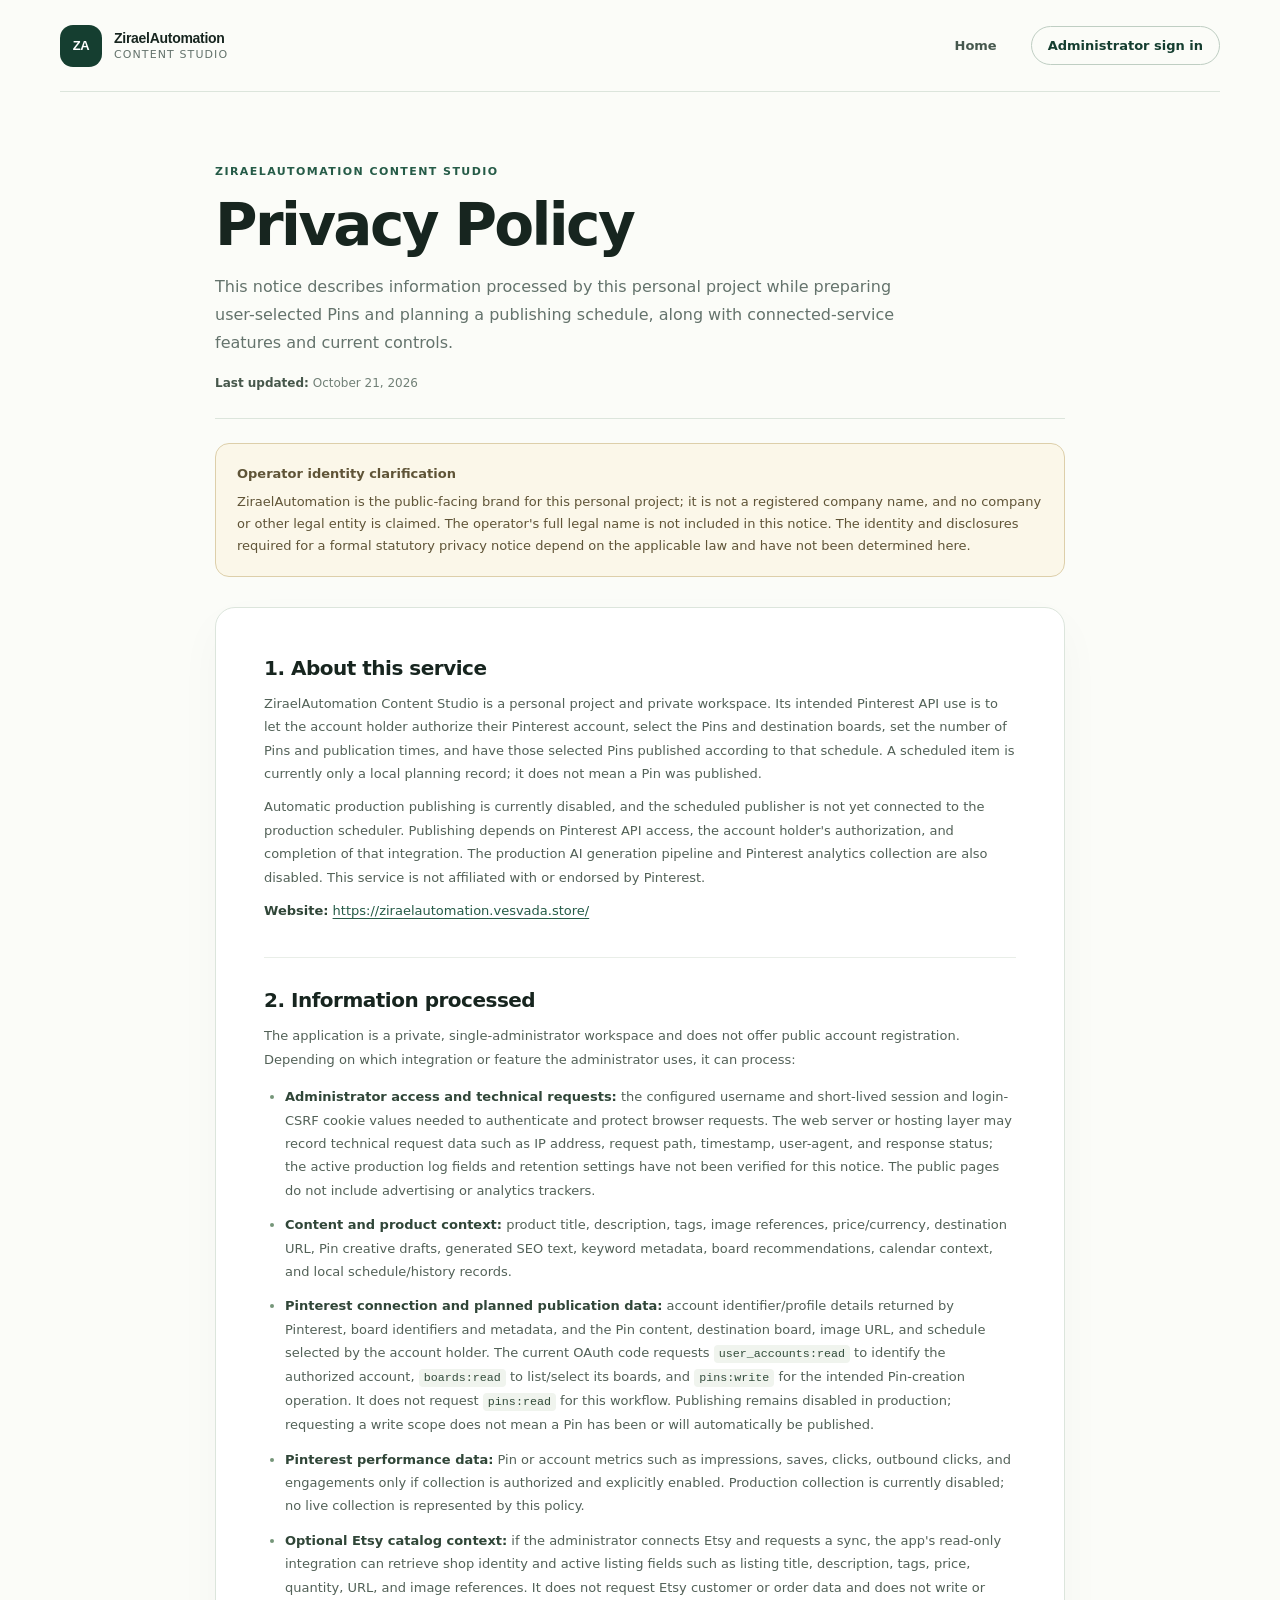
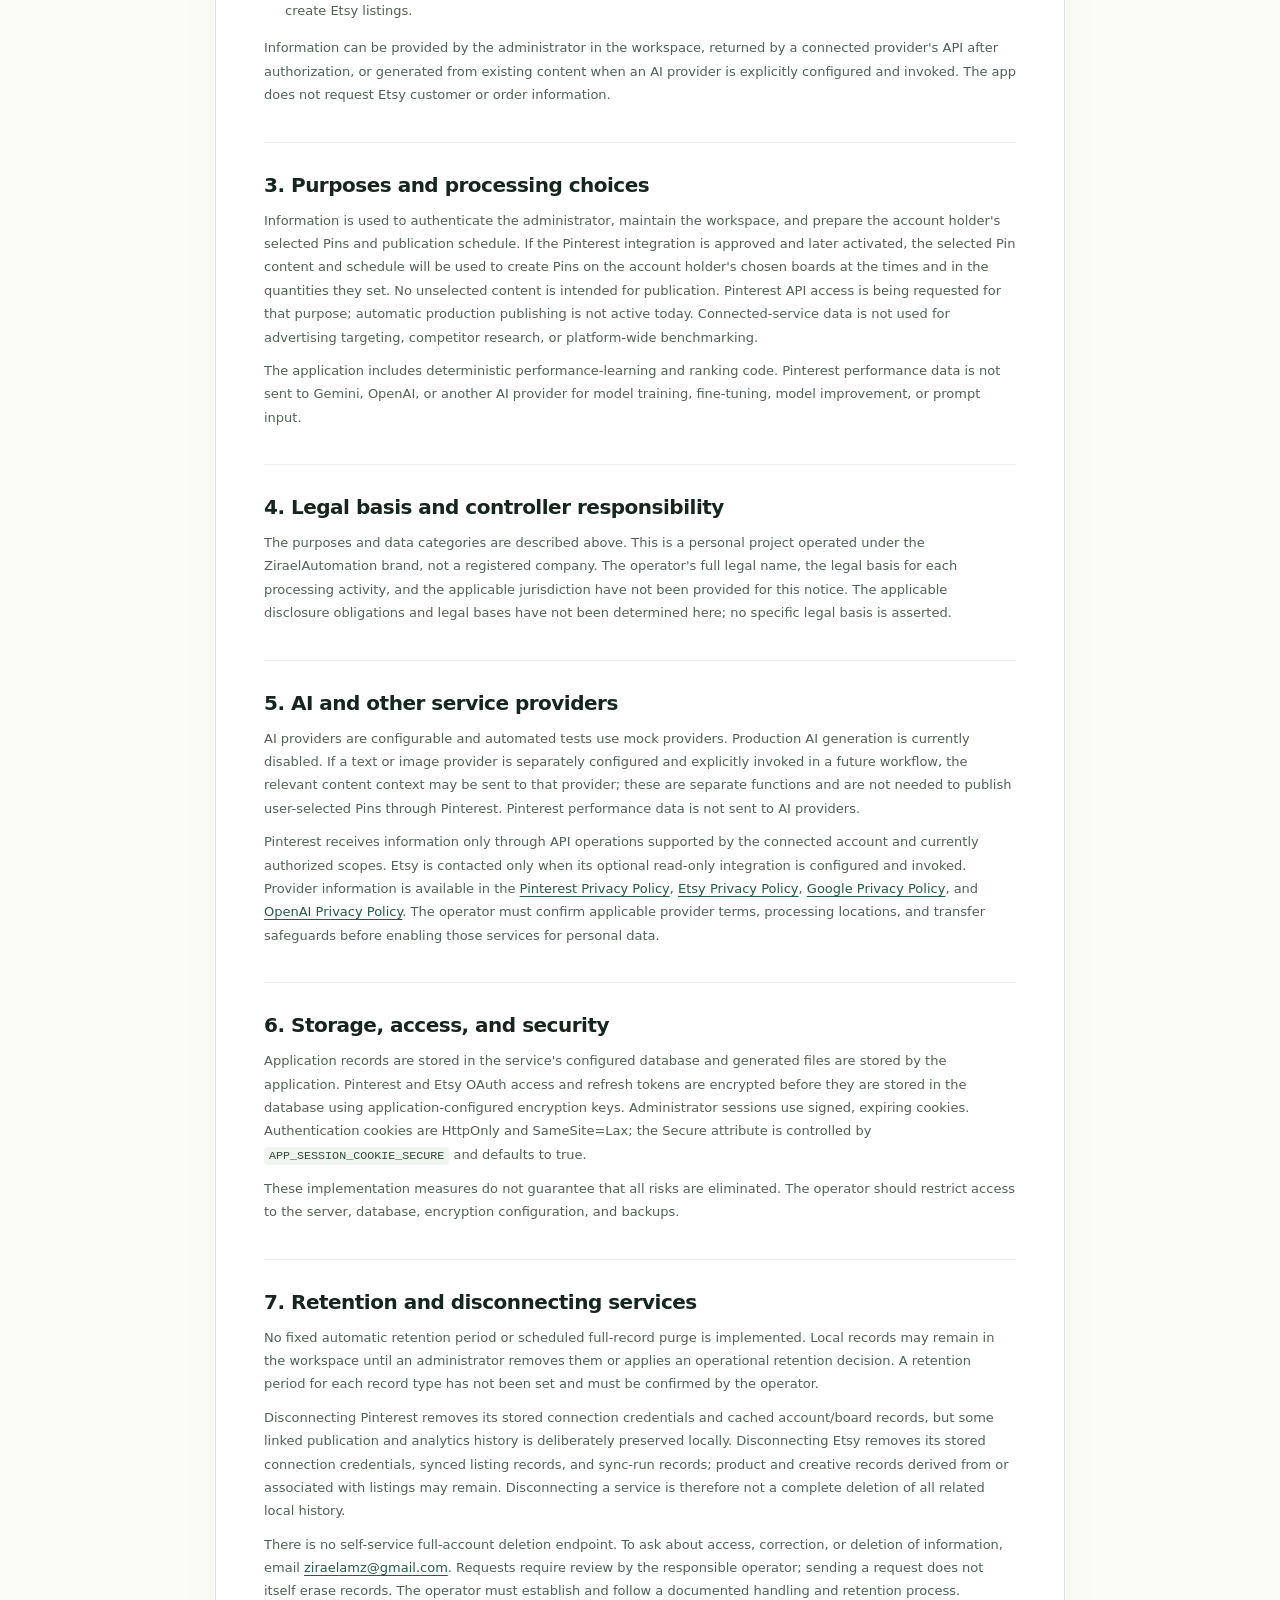
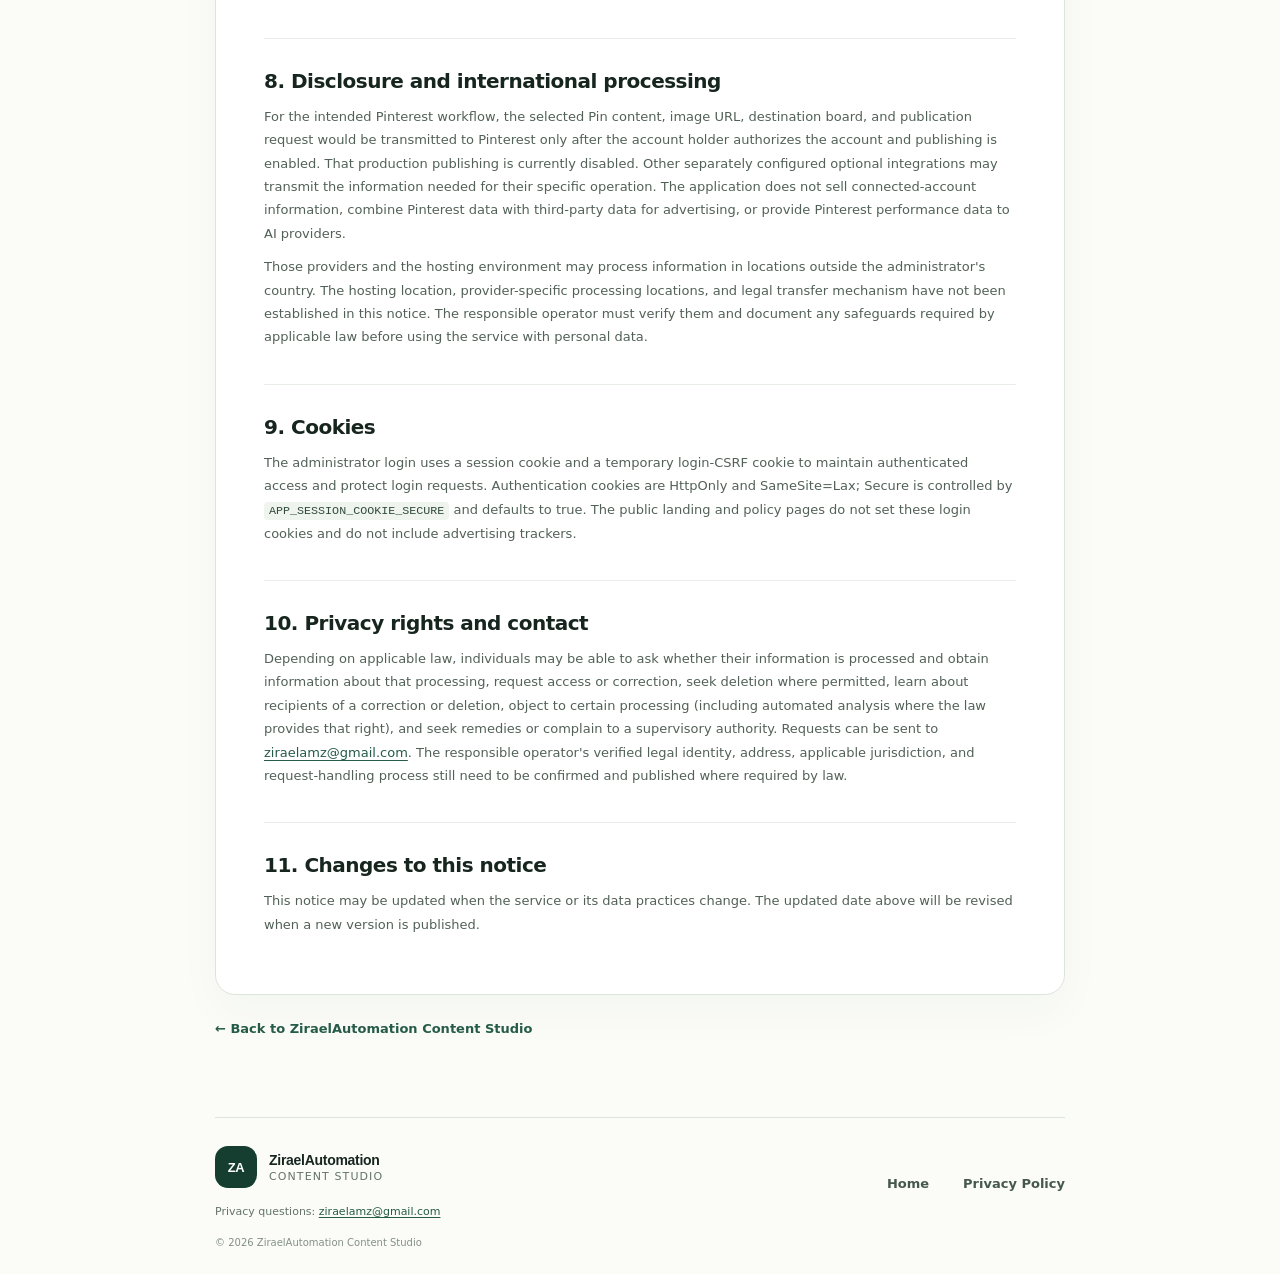
==== commit 2b438926: "Clarify personal project privacy notice" ====
--- a/privacy-policy.html
+++ b/privacy-policy.html
@@ -36,7 +36,7 @@
 
     <aside class="policy-notice" aria-labelledby="identity-notice-title">
       <strong id="identity-notice-title">Operator identity clarification</strong>
-      <p>ZiraelAutomation is the public-facing brand for this service. The legal identity of the person or entity responsible for processing has not been verified for this notice. That identity must be confirmed and added before relying on this page for a formal privacy disclosure or a new platform application.</p>
+      <p>ZiraelAutomation is the public-facing brand for this personal project; it is not a registered company name, and no company or other legal entity is claimed. The operator's full legal name is not included in this notice. The identity and disclosures required for a formal statutory privacy notice depend on the applicable law and have not been determined here.</p>
     </aside>
 
     <article class="policy-content">
@@ -68,7 +68,7 @@
 
       <section>
         <h2>4. Legal basis and controller responsibility</h2>
-        <p>The purposes and data categories are described above. The legal basis for each processing activity, the controller's verified legal identity, and the applicable jurisdiction have not been provided to the service operator for this notice. They must be determined and stated by the responsible controller before this page is used as a formal statutory notice. No specific legal basis is asserted here.</p>
+        <p>The purposes and data categories are described above. This is a personal project operated under the ZiraelAutomation brand, not a registered company. The operator's full legal name, the legal basis for each processing activity, and the applicable jurisdiction have not been provided for this notice. The applicable disclosure obligations and legal bases have not been determined here; no specific legal basis is asserted.</p>
       </section>
 
       <section>
